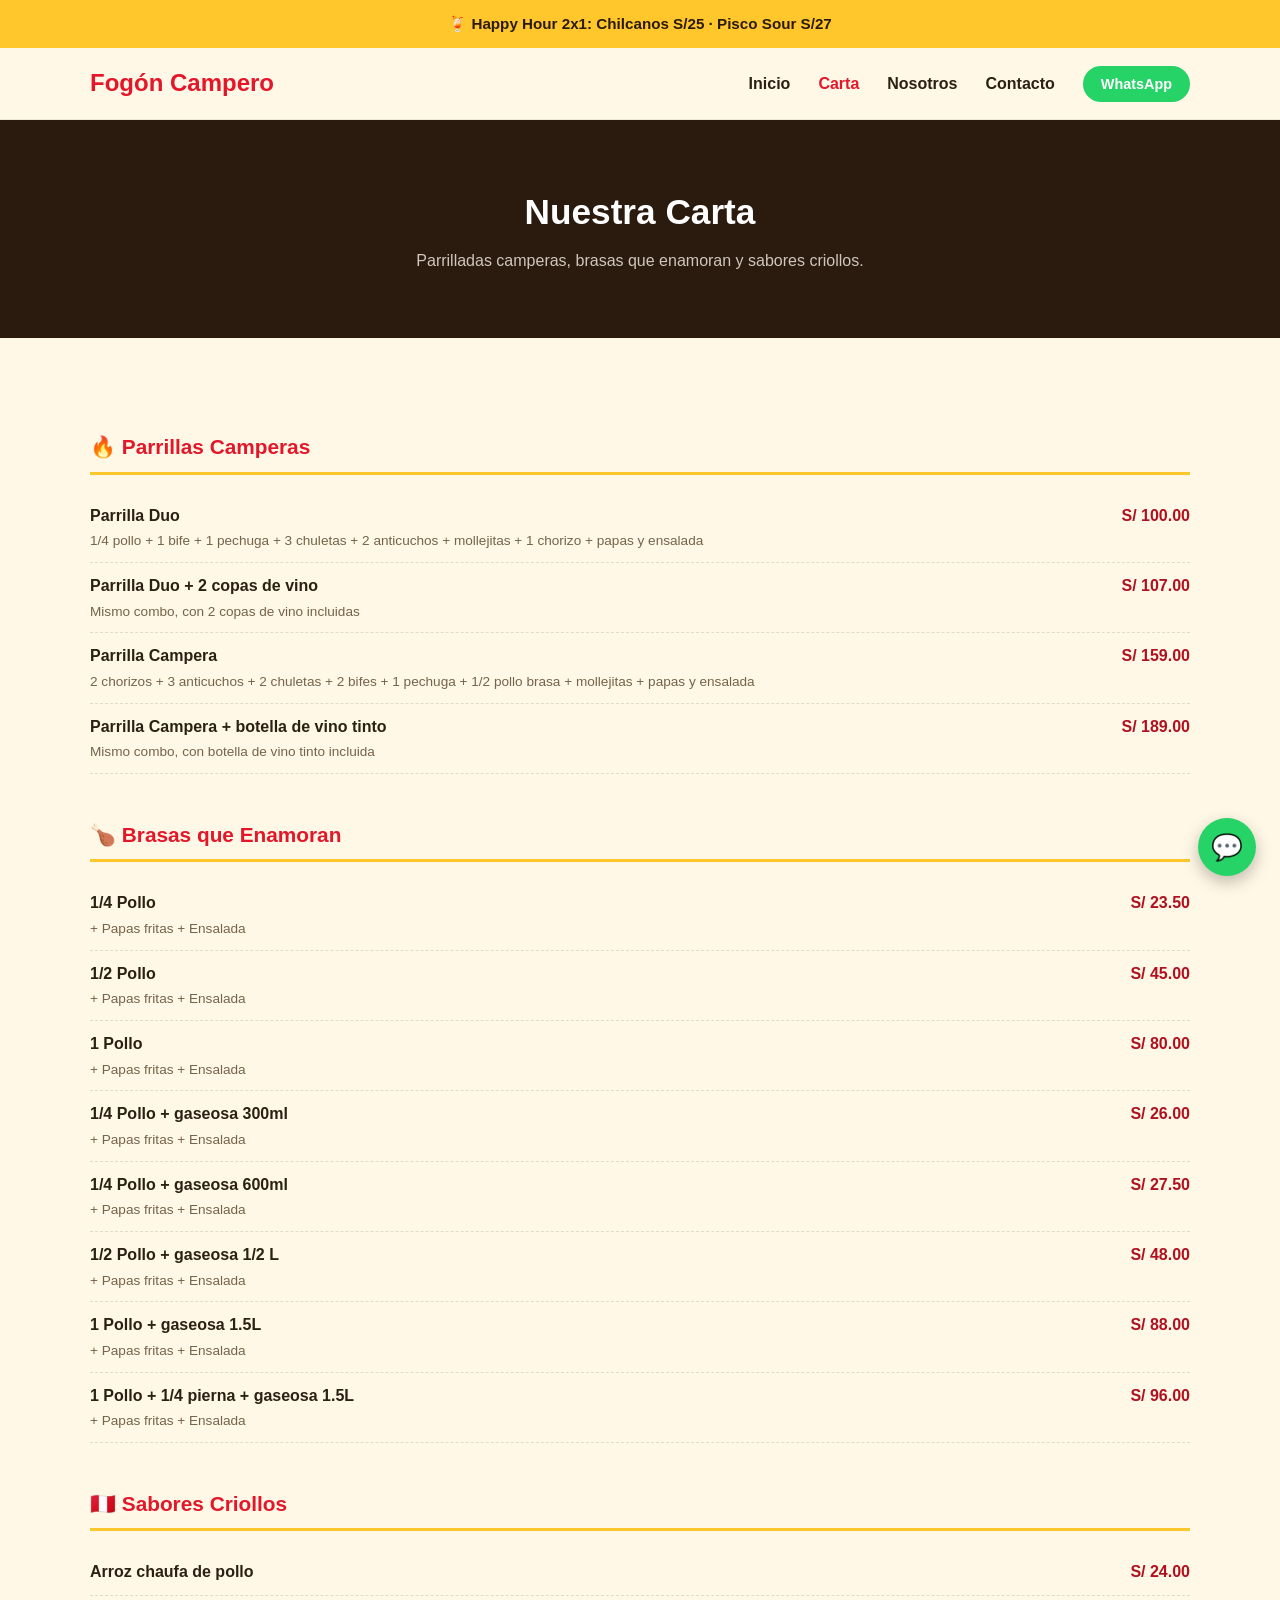
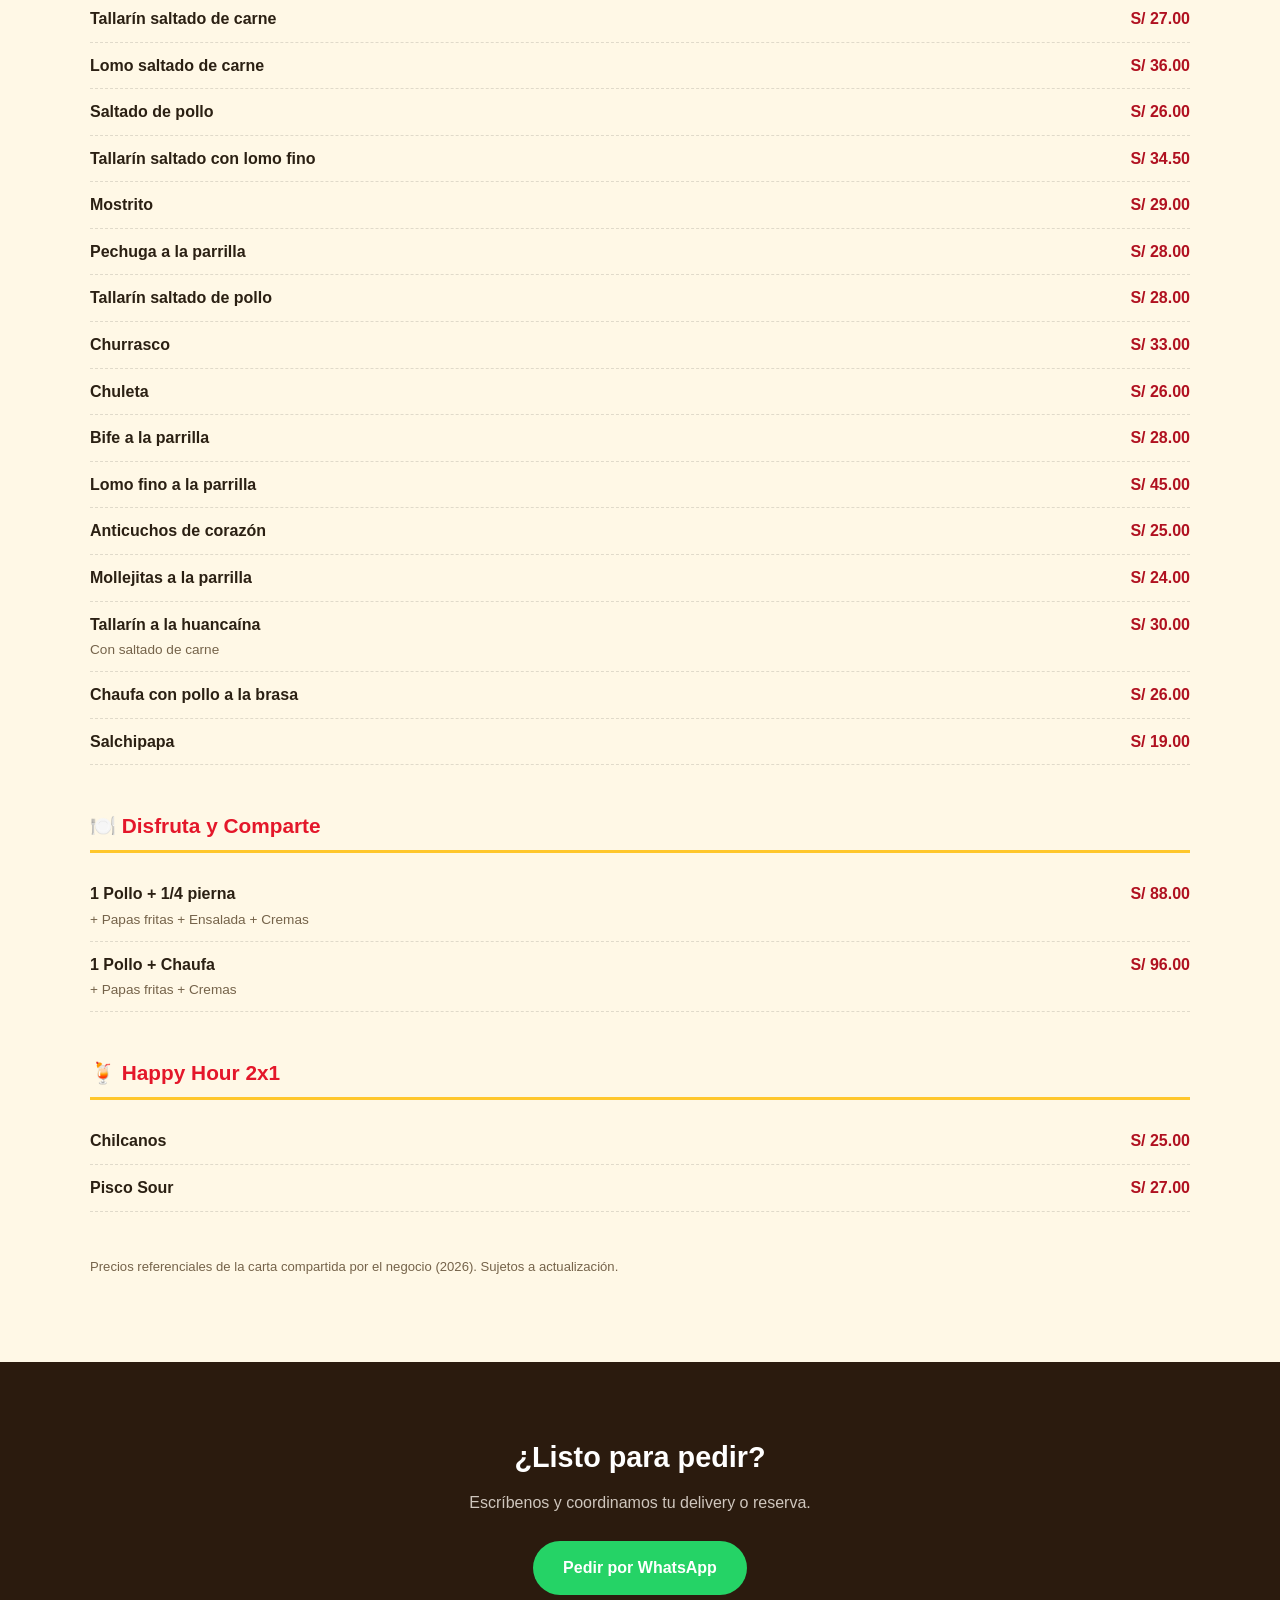
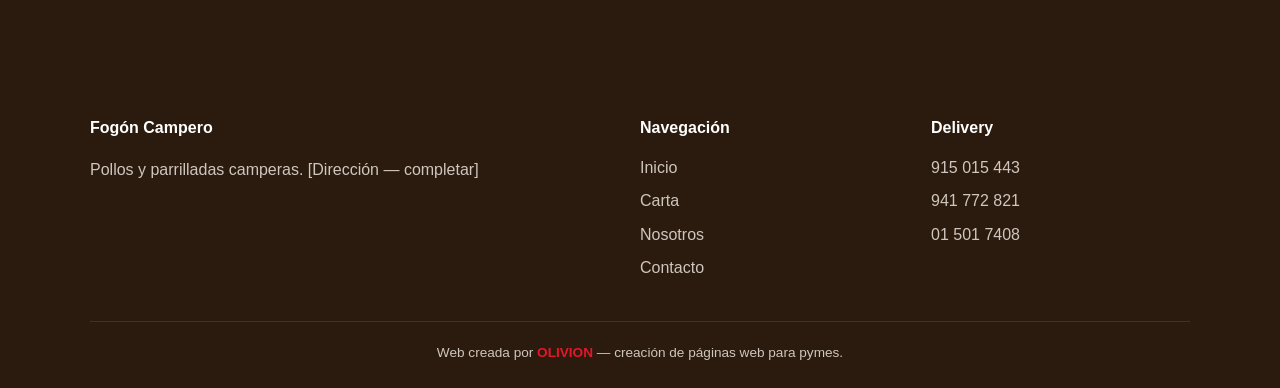
==== carta.html @ 6bf90378 "Rediseño con marca real Fogón Campero: colores, carta completa y datos reales" ====
<!DOCTYPE html>
<html lang="es">
<head>
<meta charset="UTF-8">
<meta name="viewport" content="width=device-width, initial-scale=1.0">
<title>Carta | Fogón Campero</title>
<meta name="description" content="Carta completa de Fogón Campero: parrilladas camperas, pollos a la brasa, sabores criollos y combos para compartir.">
<link rel="icon" href="data:image/svg+xml,<svg xmlns=%22http://www.w3.org/2000/svg%22 viewBox=%220 0 100 100%22><text y=%22.9em%22 font-size=%2290%22>🍗</text></svg>">
<link rel="stylesheet" href="css/style.css">
</head>
<body>

<div class="promo-banner">🍹 Happy Hour 2x1: Chilcanos S/25 · Pisco Sour S/27</div>

<header class="site-header">
  <nav class="nav">
    <a href="index.html" class="logo">Fogón Campero</a>
    <ul class="nav-links">
      <li><a href="index.html">Inicio</a></li>
      <li><a href="carta.html" aria-current="page">Carta</a></li>
      <li><a href="nosotros.html">Nosotros</a></li>
      <li><a href="contacto.html">Contacto</a></li>
      <li><a href="https://wa.me/51915015443" class="nav-cta" target="_blank" rel="noopener">WhatsApp</a></li>
    </ul>
    <button class="nav-toggle" aria-label="Abrir menú">☰</button>
  </nav>
</header>

<section class="page-hero">
  <div class="container">
    <h1>Nuestra Carta</h1>
    <p>Parrilladas camperas, brasas que enamoran y sabores criollos.</p>
  </div>
</section>

<section>
  <div class="container">

    <div class="menu-category">
      <h3>🔥 Parrillas Camperas</h3>
      <div class="menu-item">
        <div><span class="name">Parrilla Duo</span><span class="desc">1/4 pollo + 1 bife + 1 pechuga + 3 chuletas + 2 anticuchos + mollejitas + 1 chorizo + papas y ensalada</span></div>
        <div class="price">S/ 100.00</div>
      </div>
      <div class="menu-item">
        <div><span class="name">Parrilla Duo + 2 copas de vino</span><span class="desc">Mismo combo, con 2 copas de vino incluidas</span></div>
        <div class="price">S/ 107.00</div>
      </div>
      <div class="menu-item">
        <div><span class="name">Parrilla Campera</span><span class="desc">2 chorizos + 3 anticuchos + 2 chuletas + 2 bifes + 1 pechuga + 1/2 pollo brasa + mollejitas + papas y ensalada</span></div>
        <div class="price">S/ 159.00</div>
      </div>
      <div class="menu-item">
        <div><span class="name">Parrilla Campera + botella de vino tinto</span><span class="desc">Mismo combo, con botella de vino tinto incluida</span></div>
        <div class="price">S/ 189.00</div>
      </div>
    </div>

    <div class="menu-category">
      <h3>🍗 Brasas que Enamoran</h3>
      <div class="menu-item"><div><span class="name">1/4 Pollo</span><span class="desc">+ Papas fritas + Ensalada</span></div><div class="price">S/ 23.50</div></div>
      <div class="menu-item"><div><span class="name">1/2 Pollo</span><span class="desc">+ Papas fritas + Ensalada</span></div><div class="price">S/ 45.00</div></div>
      <div class="menu-item"><div><span class="name">1 Pollo</span><span class="desc">+ Papas fritas + Ensalada</span></div><div class="price">S/ 80.00</div></div>
      <div class="menu-item"><div><span class="name">1/4 Pollo + gaseosa 300ml</span><span class="desc">+ Papas fritas + Ensalada</span></div><div class="price">S/ 26.00</div></div>
      <div class="menu-item"><div><span class="name">1/4 Pollo + gaseosa 600ml</span><span class="desc">+ Papas fritas + Ensalada</span></div><div class="price">S/ 27.50</div></div>
      <div class="menu-item"><div><span class="name">1/2 Pollo + gaseosa 1/2 L</span><span class="desc">+ Papas fritas + Ensalada</span></div><div class="price">S/ 48.00</div></div>
      <div class="menu-item"><div><span class="name">1 Pollo + gaseosa 1.5L</span><span class="desc">+ Papas fritas + Ensalada</span></div><div class="price">S/ 88.00</div></div>
      <div class="menu-item"><div><span class="name">1 Pollo + 1/4 pierna + gaseosa 1.5L</span><span class="desc">+ Papas fritas + Ensalada</span></div><div class="price">S/ 96.00</div></div>
    </div>

    <div class="menu-category">
      <h3>🇵🇪 Sabores Criollos</h3>
      <div class="menu-item"><div><span class="name">Arroz chaufa de pollo</span></div><div class="price">S/ 24.00</div></div>
      <div class="menu-item"><div><span class="name">Tallarín saltado de carne</span></div><div class="price">S/ 27.00</div></div>
      <div class="menu-item"><div><span class="name">Lomo saltado de carne</span></div><div class="price">S/ 36.00</div></div>
      <div class="menu-item"><div><span class="name">Saltado de pollo</span></div><div class="price">S/ 26.00</div></div>
      <div class="menu-item"><div><span class="name">Tallarín saltado con lomo fino</span></div><div class="price">S/ 34.50</div></div>
      <div class="menu-item"><div><span class="name">Mostrito</span></div><div class="price">S/ 29.00</div></div>
      <div class="menu-item"><div><span class="name">Pechuga a la parrilla</span></div><div class="price">S/ 28.00</div></div>
      <div class="menu-item"><div><span class="name">Tallarín saltado de pollo</span></div><div class="price">S/ 28.00</div></div>
      <div class="menu-item"><div><span class="name">Churrasco</span></div><div class="price">S/ 33.00</div></div>
      <div class="menu-item"><div><span class="name">Chuleta</span></div><div class="price">S/ 26.00</div></div>
      <div class="menu-item"><div><span class="name">Bife a la parrilla</span></div><div class="price">S/ 28.00</div></div>
      <div class="menu-item"><div><span class="name">Lomo fino a la parrilla</span></div><div class="price">S/ 45.00</div></div>
      <div class="menu-item"><div><span class="name">Anticuchos de corazón</span></div><div class="price">S/ 25.00</div></div>
      <div class="menu-item"><div><span class="name">Mollejitas a la parrilla</span></div><div class="price">S/ 24.00</div></div>
      <div class="menu-item"><div><span class="name">Tallarín a la huancaína</span><span class="desc">Con saltado de carne</span></div><div class="price">S/ 30.00</div></div>
      <div class="menu-item"><div><span class="name">Chaufa con pollo a la brasa</span></div><div class="price">S/ 26.00</div></div>
      <div class="menu-item"><div><span class="name">Salchipapa</span></div><div class="price">S/ 19.00</div></div>
    </div>

    <div class="menu-category">
      <h3>🍽️ Disfruta y Comparte</h3>
      <div class="menu-item"><div><span class="name">1 Pollo + 1/4 pierna</span><span class="desc">+ Papas fritas + Ensalada + Cremas</span></div><div class="price">S/ 88.00</div></div>
      <div class="menu-item"><div><span class="name">1 Pollo + Chaufa</span><span class="desc">+ Papas fritas + Cremas</span></div><div class="price">S/ 96.00</div></div>
    </div>

    <div class="menu-category">
      <h3>🍹 Happy Hour 2x1</h3>
      <div class="menu-item"><div><span class="name">Chilcanos</span></div><div class="price">S/ 25.00</div></div>
      <div class="menu-item"><div><span class="name">Pisco Sour</span></div><div class="price">S/ 27.00</div></div>
    </div>

    <p class="form-note">Precios referenciales de la carta compartida por el negocio (2026). Sujetos a actualización.</p>
  </div>
</section>

<section class="cta-band">
  <div class="container">
    <h2>¿Listo para pedir?</h2>
    <p>Escríbenos y coordinamos tu delivery o reserva.</p>
    <a href="https://wa.me/51915015443" class="btn btn-whatsapp" target="_blank" rel="noopener">Pedir por WhatsApp</a>
  </div>
</section>

<footer class="site-footer">
  <div class="container">
    <div class="footer-grid">
      <div>
        <h4>Fogón Campero</h4>
        <p>Pollos y parrilladas camperas. [Dirección — completar]</p>
      </div>
      <div>
        <h4>Navegación</h4>
        <ul>
          <li><a href="index.html">Inicio</a></li>
          <li><a href="carta.html">Carta</a></li>
          <li><a href="nosotros.html">Nosotros</a></li>
          <li><a href="contacto.html">Contacto</a></li>
        </ul>
      </div>
      <div>
        <h4>Delivery</h4>
        <ul>
          <li><a href="https://wa.me/51915015443" target="_blank" rel="noopener">915 015 443</a></li>
          <li><a href="tel:+51915015443">941 772 821</a></li>
          <li><a href="tel:015017408">01 501 7408</a></li>
        </ul>
      </div>
    </div>
    <div class="footer-bottom">
      Web creada por <a href="https://wa.me/51999999999" target="_blank" rel="noopener">OLIVION</a> — creación de páginas web para pymes.
    </div>
  </div>
</footer>

<a href="https://wa.me/51915015443" class="wa-float" target="_blank" rel="noopener" aria-label="Escribir por WhatsApp">💬</a>

<script src="js/script.js"></script>
</body>
</html>
---- css/style.css ----
:root {
  --color-primary: #E4172A;
  --color-primary-dark: #B01120;
  --color-accent: #FFC72C;
  --color-accent-dark: #E8AC00;
  --color-dark: #2B1B0E;
  --color-cream: #FFF8E6;
  --color-text: #2b2013;
  --color-muted: #75634a;
  --radius: 10px;
  --max-width: 1140px;
  --font-heading: 'Arial Black', Arial, sans-serif;
  --font-body: -apple-system, BlinkMacSystemFont, 'Segoe UI', Roboto, Arial, sans-serif;
}

* { box-sizing: border-box; }

html { scroll-behavior: smooth; }

body {
  margin: 0;
  font-family: var(--font-body);
  color: var(--color-text);
  background: var(--color-cream);
  line-height: 1.6;
}

img { max-width: 100%; display: block; }

a { color: inherit; }

.container {
  max-width: var(--max-width);
  margin: 0 auto;
  padding: 0 20px;
}

/* Header */
.site-header {
  position: sticky;
  top: 0;
  z-index: 100;
  background: var(--color-cream);
  border-bottom: 1px solid rgba(0,0,0,0.08);
}

.nav {
  display: flex;
  align-items: center;
  justify-content: space-between;
  padding: 16px 20px;
  max-width: var(--max-width);
  margin: 0 auto;
}

.logo {
  font-family: var(--font-heading);
  font-size: 1.5rem;
  font-weight: bold;
  color: var(--color-primary);
  text-decoration: none;
}

.nav-links {
  display: flex;
  gap: 28px;
  list-style: none;
  margin: 0;
  padding: 0;
}

.nav-links a {
  text-decoration: none;
  font-weight: 600;
  color: var(--color-text);
  transition: color .2s;
}

.nav-links a:hover,
.nav-links a[aria-current="page"] { color: var(--color-primary); }

.nav-cta {
  background: #25D366;
  color: #fff !important;
  padding: 10px 18px;
  border-radius: 30px;
  font-weight: 700;
  text-decoration: none;
  font-size: .9rem;
  white-space: nowrap;
}

.nav-toggle {
  display: none;
  background: none;
  border: none;
  font-size: 1.6rem;
  cursor: pointer;
}

@media (max-width: 780px) {
  .nav-links {
    display: none;
    position: absolute;
    top: 100%;
    left: 0;
    right: 0;
    background: var(--color-cream);
    flex-direction: column;
    padding: 20px;
    gap: 16px;
    border-bottom: 1px solid rgba(0,0,0,0.08);
  }
  .nav-links.open { display: flex; }
  .nav-toggle { display: block; }
}

/* Hero */
.hero {
  background: radial-gradient(circle at 30% 20%, #4a2410, var(--color-dark) 60%);
  color: #fff;
  padding: 110px 20px;
  text-align: center;
  border-bottom: 6px solid var(--color-accent);
}

.hero h1 {
  font-family: var(--font-heading);
  font-size: clamp(2rem, 5vw, 3.2rem);
  margin: 0 0 16px;
}

.hero p {
  font-size: 1.15rem;
  max-width: 560px;
  margin: 0 auto 32px;
  opacity: .95;
}

.btn {
  display: inline-block;
  padding: 14px 30px;
  border-radius: 30px;
  font-weight: 700;
  text-decoration: none;
  transition: transform .15s, background .2s;
}

.btn:hover { transform: translateY(-2px); }

.btn-primary {
  background: var(--color-primary);
  color: #fff;
}
.btn-primary:hover { background: var(--color-primary-dark); }

.btn-whatsapp {
  background: #25D366;
  color: #fff;
}

.btn-outline {
  border: 2px solid #fff;
  color: #fff;
}

.btn-accent {
  background: var(--color-accent);
  color: var(--color-dark);
}
.btn-accent:hover { background: var(--color-accent-dark); }

.hero-actions {
  display: flex;
  gap: 14px;
  justify-content: center;
  flex-wrap: wrap;
}

/* Sections */
section { padding: 72px 0; }

.section-title {
  text-align: center;
  font-family: var(--font-heading);
  font-size: 2rem;
  margin-bottom: 8px;
}

.section-subtitle {
  text-align: center;
  color: var(--color-muted);
  max-width: 560px;
  margin: 0 auto 48px;
}

.grid-3 {
  display: grid;
  grid-template-columns: repeat(3, 1fr);
  gap: 28px;
}

@media (max-width: 780px) {
  .grid-3 { grid-template-columns: 1fr; }
}

.card {
  background: #fff;
  border-radius: var(--radius);
  overflow: hidden;
  box-shadow: 0 4px 20px rgba(0,0,0,0.06);
}

.card img { height: 190px; object-fit: cover; width: 100%; }

.card-body { padding: 22px; }

.card-body h3 { margin: 0 0 8px; font-family: var(--font-heading); }

.card-body p { color: var(--color-muted); margin: 0 0 14px; font-size: .95rem; }

.card-body a { color: var(--color-primary); font-weight: 700; text-decoration: none; font-size: .9rem; }

.features {
  display: grid;
  grid-template-columns: repeat(3, 1fr);
  gap: 32px;
  text-align: center;
}

@media (max-width: 780px) {
  .features { grid-template-columns: 1fr; }
}

.feature-icon {
  width: 56px;
  height: 56px;
  border-radius: 50%;
  background: rgba(228,23,42,.1);
  color: var(--color-primary);
  display: flex;
  align-items: center;
  justify-content: center;
  font-size: 1.6rem;
  margin: 0 auto 14px;
}

.cta-band {
  background: var(--color-dark);
  color: #fff;
  text-align: center;
}

.cta-band h2 { font-family: var(--font-heading); font-size: 1.8rem; margin: 0 0 10px; }
.cta-band p { color: #cfc6bd; margin: 0 0 26px; }

.alt-bg { background: #FFEFC2; }

/* Promo banner */
.promo-banner {
  background: var(--color-accent);
  color: var(--color-dark);
  text-align: center;
  padding: 12px 20px;
  font-weight: 700;
  font-size: .95rem;
}
.promo-banner strong { color: var(--color-primary); }

/* Menu / Carta */
.menu-category { margin-bottom: 44px; }
.menu-category h3 {
  font-family: var(--font-heading);
  color: var(--color-primary);
  border-bottom: 3px solid var(--color-accent);
  padding-bottom: 8px;
  margin-bottom: 18px;
  font-size: 1.3rem;
}
.menu-item {
  display: flex;
  justify-content: space-between;
  gap: 16px;
  padding: 10px 0;
  border-bottom: 1px dashed rgba(0,0,0,.12);
}
.menu-item .name { font-weight: 600; }
.menu-item .desc { display: block; color: var(--color-muted); font-size: .85rem; font-weight: 400; margin-top: 2px; }
.menu-item .price { font-weight: 700; color: var(--color-primary-dark); white-space: nowrap; }

.combo-card {
  background: #fff;
  border-radius: var(--radius);
  padding: 22px;
  box-shadow: 0 4px 20px rgba(0,0,0,0.06);
  border-top: 5px solid var(--color-accent);
}
.combo-card h4 { font-family: var(--font-heading); margin: 0 0 8px; color: var(--color-primary); }
.combo-card .price { font-size: 1.5rem; font-weight: 800; color: var(--color-primary-dark); }
.combo-card p { color: var(--color-muted); font-size: .9rem; margin: 6px 0 0; }

.two-col {
  display: grid;
  grid-template-columns: 1fr 1fr;
  gap: 48px;
  align-items: center;
}

@media (max-width: 780px) {
  .two-col { grid-template-columns: 1fr; }
}

.two-col img { border-radius: var(--radius); }

.value-list { list-style: none; padding: 0; margin: 20px 0; }
.value-list li { padding: 8px 0 8px 30px; position: relative; }
.value-list li::before {
  content: "✓";
  position: absolute;
  left: 0;
  color: var(--color-primary);
  font-weight: bold;
}

.hours-table { width: 100%; border-collapse: collapse; margin-top: 16px; }
.hours-table td { padding: 8px 0; border-bottom: 1px solid rgba(0,0,0,.08); }
.hours-table td:last-child { text-align: right; font-weight: 600; }

/* Contact page */
.contact-grid {
  display: grid;
  grid-template-columns: 1fr 1fr;
  gap: 48px;
}

@media (max-width: 780px) {
  .contact-grid { grid-template-columns: 1fr; }
}

.form-group { margin-bottom: 18px; }
.form-group label { display: block; margin-bottom: 6px; font-weight: 600; font-size: .9rem; }
.form-group input,
.form-group textarea {
  width: 100%;
  padding: 12px 14px;
  border: 1px solid rgba(0,0,0,.15);
  border-radius: 8px;
  font-family: inherit;
  font-size: 1rem;
}
.form-group textarea { resize: vertical; min-height: 120px; }

.form-note {
  font-size: .82rem;
  color: var(--color-muted);
  margin-top: 10px;
}

.contact-info-item { display: flex; gap: 14px; margin-bottom: 22px; }
.contact-info-item .icon {
  width: 44px; height: 44px; flex-shrink: 0;
  border-radius: 50%;
  background: rgba(228,23,42,.1);
  color: var(--color-primary);
  display: flex; align-items: center; justify-content: center;
  font-size: 1.2rem;
}
.contact-info-item h4 { margin: 0 0 4px; }
.contact-info-item p, .contact-info-item a { margin: 0; color: var(--color-muted); text-decoration: none; }

.map-embed {
  border-radius: var(--radius);
  overflow: hidden;
  border: 0;
  width: 100%;
  height: 280px;
  margin-top: 24px;
}

/* Footer */
.site-footer {
  background: var(--color-dark);
  color: #cfc6bd;
  padding: 48px 0 24px;
}

.footer-grid {
  display: grid;
  grid-template-columns: 2fr 1fr 1fr;
  gap: 32px;
  margin-bottom: 32px;
}

@media (max-width: 780px) {
  .footer-grid { grid-template-columns: 1fr; }
}

.site-footer h4 { color: #fff; margin: 0 0 14px; }
.site-footer ul { list-style: none; padding: 0; margin: 0; }
.site-footer li { margin-bottom: 8px; }
.site-footer a { color: #cfc6bd; text-decoration: none; }
.site-footer a:hover { color: #fff; }

.footer-bottom {
  border-top: 1px solid rgba(255,255,255,.1);
  padding-top: 20px;
  text-align: center;
  font-size: .85rem;
}

.footer-bottom a { color: var(--color-primary); text-decoration: none; font-weight: 600; }

/* Floating WhatsApp button */
.wa-float {
  position: fixed;
  bottom: 24px;
  right: 24px;
  background: #25D366;
  color: #fff;
  width: 58px;
  height: 58px;
  border-radius: 50%;
  display: flex;
  align-items: center;
  justify-content: center;
  font-size: 1.6rem;
  text-decoration: none;
  box-shadow: 0 6px 16px rgba(0,0,0,.25);
  z-index: 200;
}

/* Page hero (inner pages) */
.page-hero {
  background: var(--color-dark);
  color: #fff;
  padding: 64px 20px;
  text-align: center;
}
.page-hero h1 { font-family: var(--font-heading); margin: 0 0 8px; font-size: 2.2rem; }
.page-hero p { color: #cfc6bd; margin: 0; }
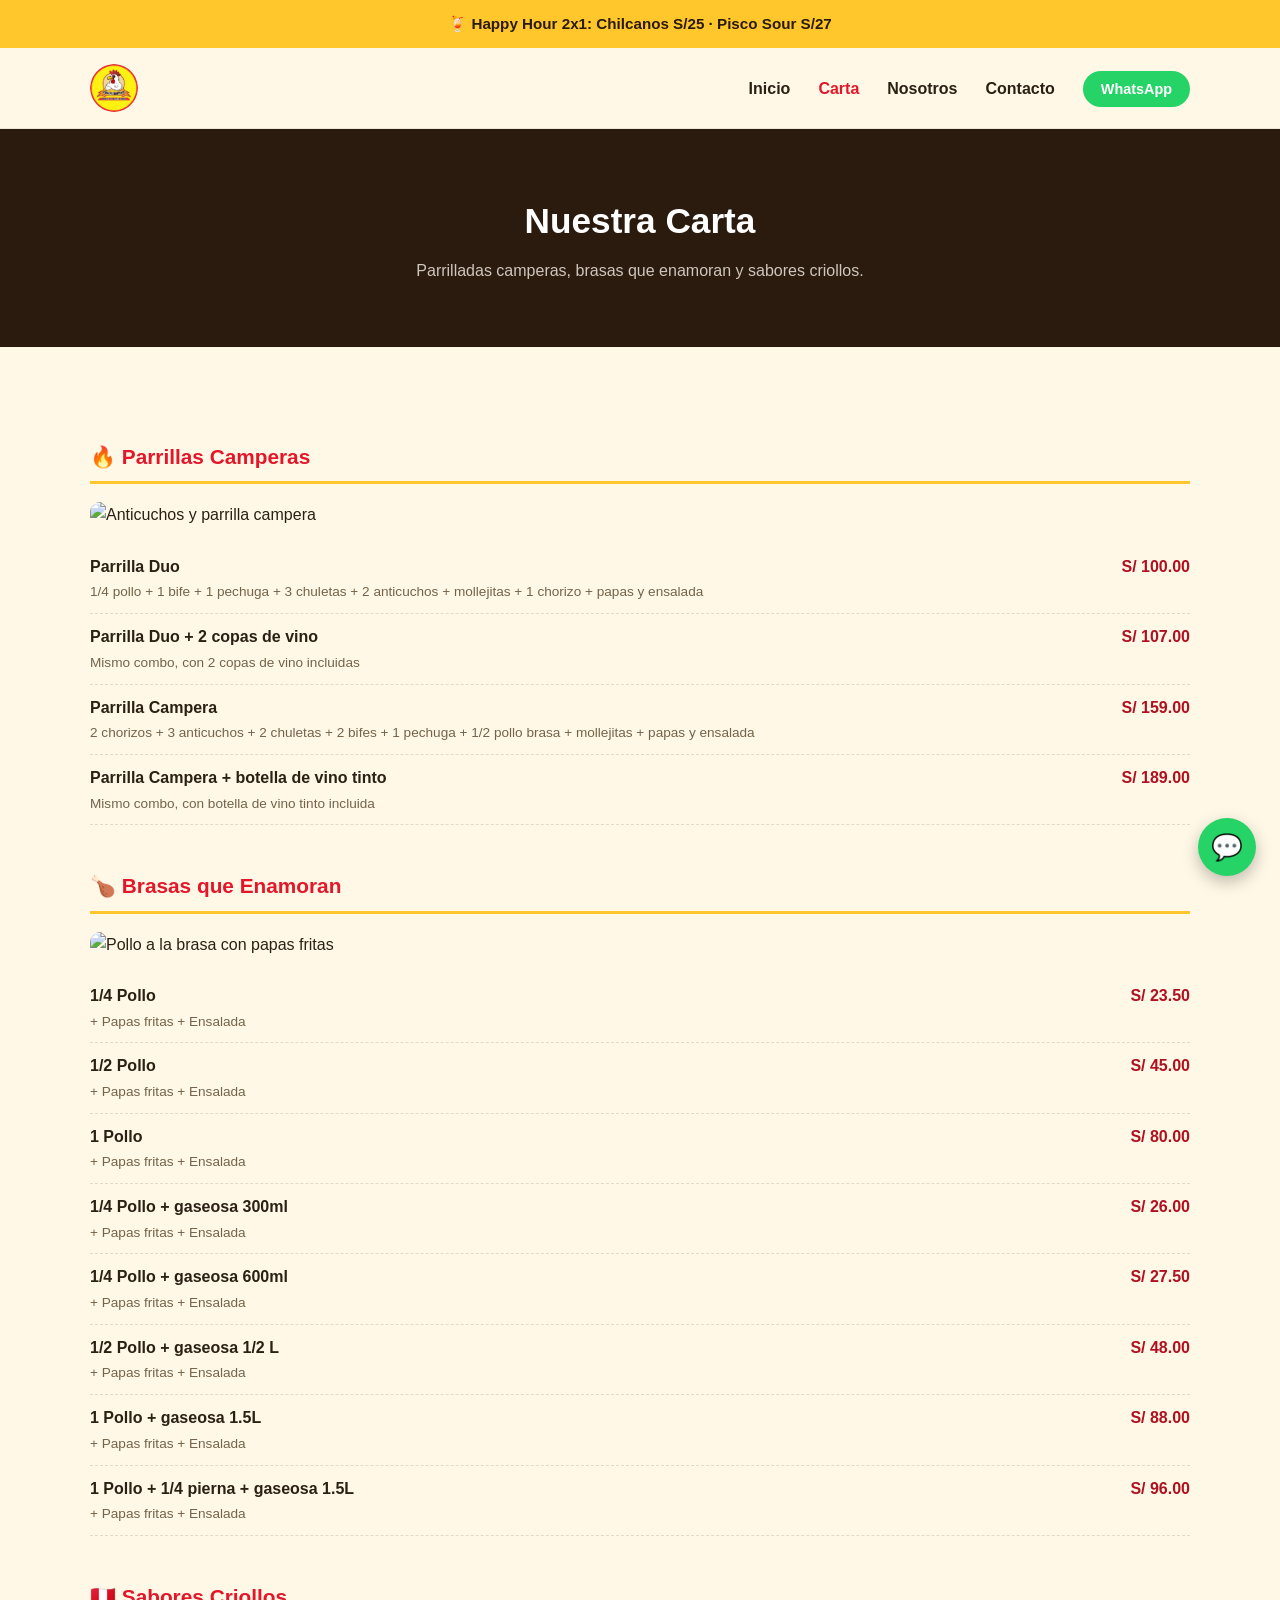
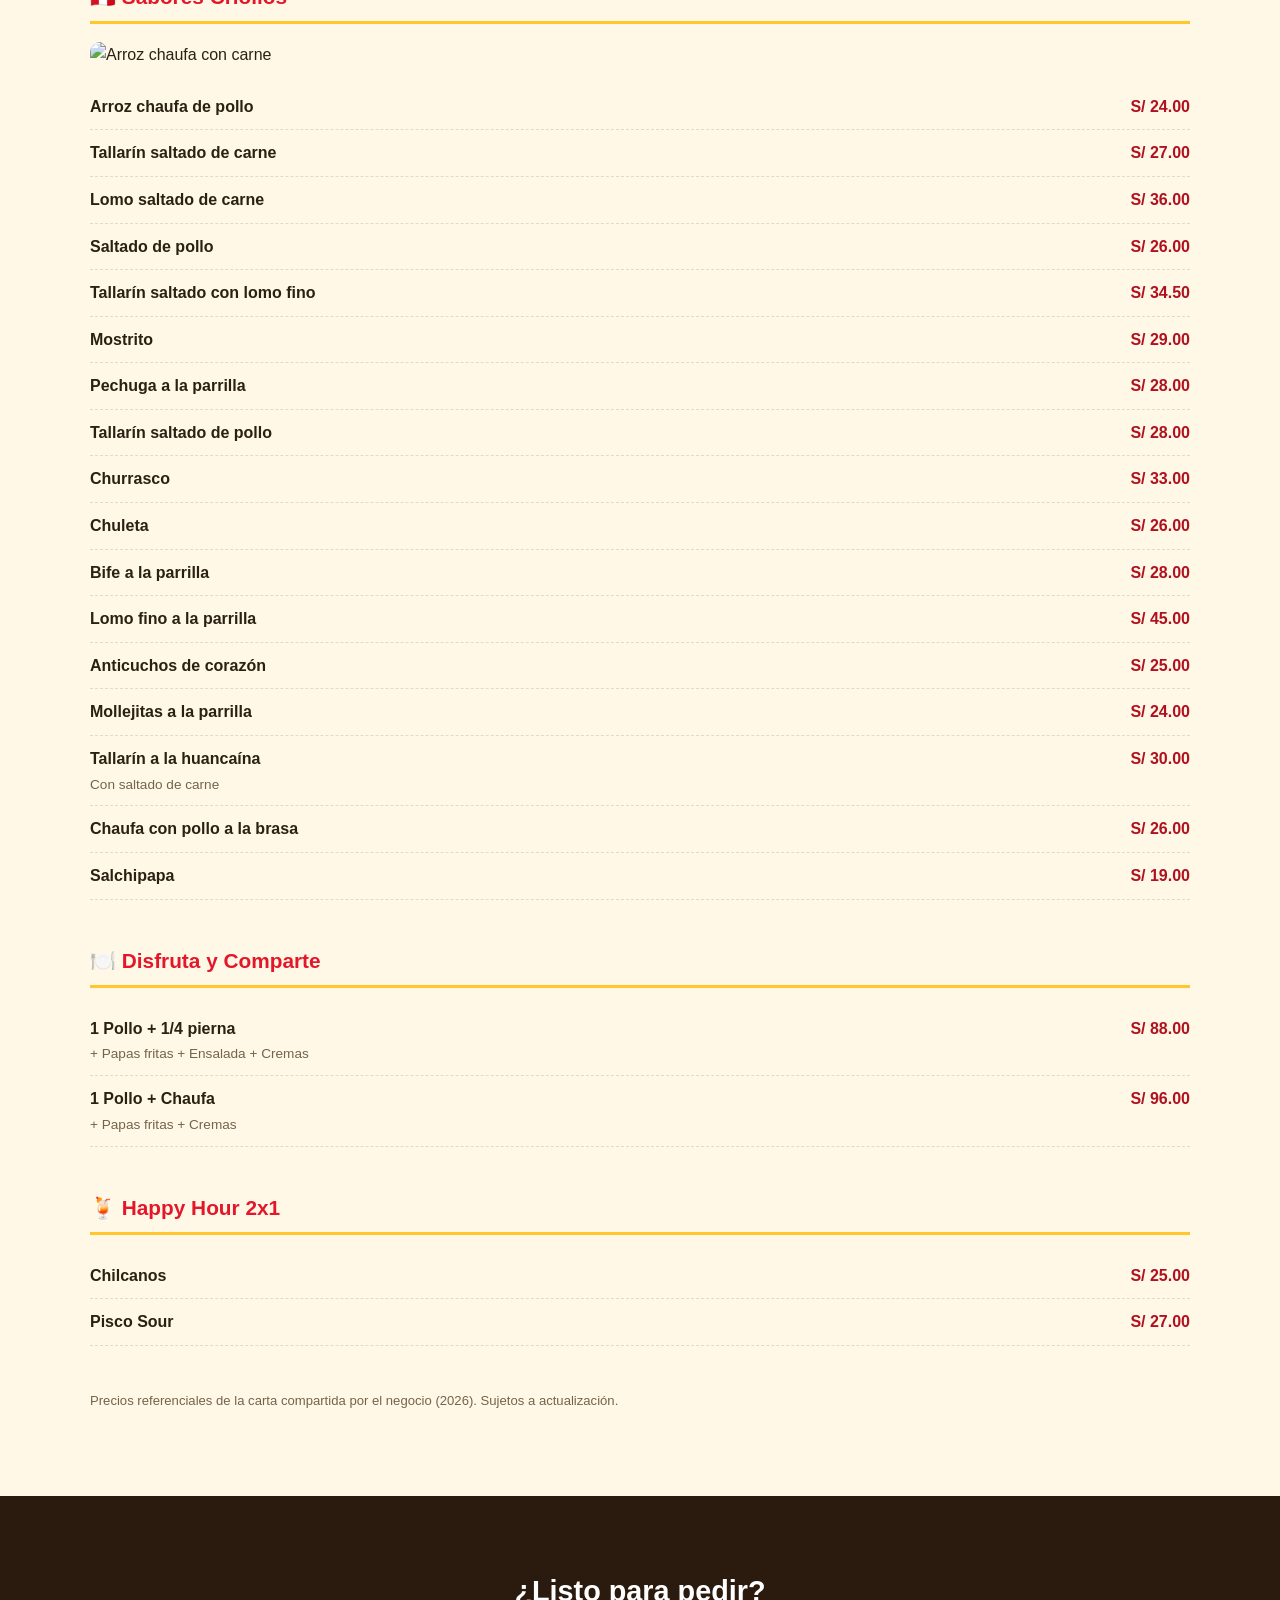
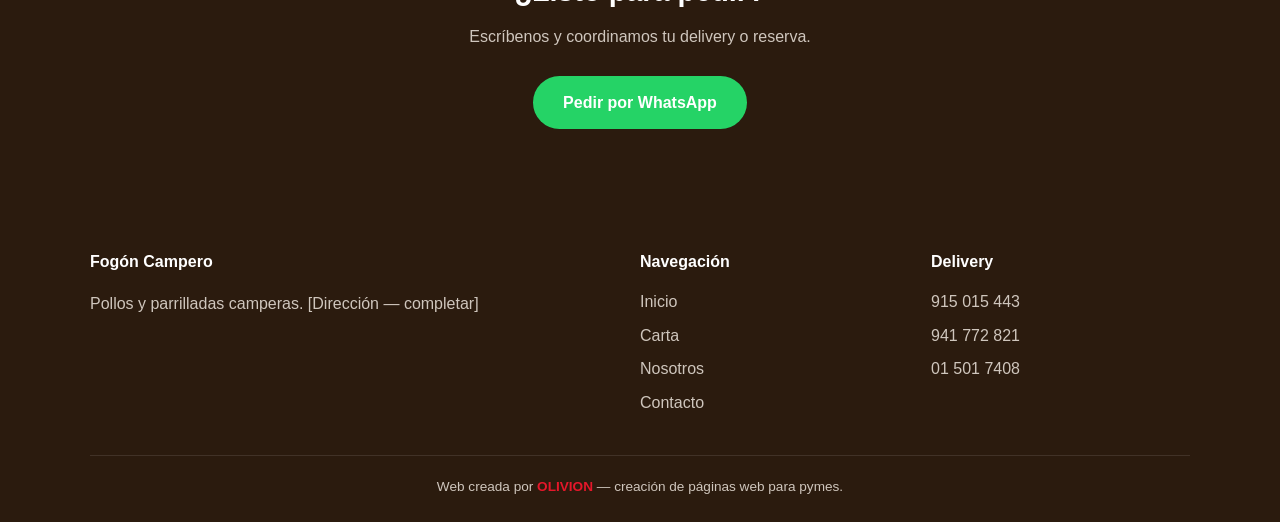
==== commit 3f1f3118: "Agregar logo real y fotos genericas reales (Wikimedia Commons) por categoria de carta" ====
--- a/carta.html
+++ b/carta.html
@@ -14,7 +14,7 @@
 
 <header class="site-header">
   <nav class="nav">
-    <a href="index.html" class="logo">Fogón Campero</a>
+    <a href="index.html" class="logo"><img src="img/logo-fogon.webp" alt="Fogón Campero"></a>
     <ul class="nav-links">
       <li><a href="index.html">Inicio</a></li>
       <li><a href="carta.html" aria-current="page">Carta</a></li>
@@ -38,6 +38,7 @@
 
     <div class="menu-category">
       <h3>🔥 Parrillas Camperas</h3>
+      <img src="https://upload.wikimedia.org/wikipedia/commons/d/d8/Anticuchos_peruanos.jpg" alt="Anticuchos y parrilla campera" loading="lazy" style="width:100%;max-width:400px;border-radius:var(--radius);margin-bottom:16px;">
       <div class="menu-item">
         <div><span class="name">Parrilla Duo</span><span class="desc">1/4 pollo + 1 bife + 1 pechuga + 3 chuletas + 2 anticuchos + mollejitas + 1 chorizo + papas y ensalada</span></div>
         <div class="price">S/ 100.00</div>
@@ -58,6 +59,7 @@
 
     <div class="menu-category">
       <h3>🍗 Brasas que Enamoran</h3>
+      <img src="https://upload.wikimedia.org/wikipedia/commons/thumb/1/1a/Pollo_a_la_brasa_pierna_con_papas.JPG/960px-Pollo_a_la_brasa_pierna_con_papas.JPG" alt="Pollo a la brasa con papas fritas" loading="lazy" style="width:100%;max-width:400px;border-radius:var(--radius);margin-bottom:16px;">
       <div class="menu-item"><div><span class="name">1/4 Pollo</span><span class="desc">+ Papas fritas + Ensalada</span></div><div class="price">S/ 23.50</div></div>
       <div class="menu-item"><div><span class="name">1/2 Pollo</span><span class="desc">+ Papas fritas + Ensalada</span></div><div class="price">S/ 45.00</div></div>
       <div class="menu-item"><div><span class="name">1 Pollo</span><span class="desc">+ Papas fritas + Ensalada</span></div><div class="price">S/ 80.00</div></div>
@@ -70,6 +72,7 @@
 
     <div class="menu-category">
       <h3>🇵🇪 Sabores Criollos</h3>
+      <img src="https://upload.wikimedia.org/wikipedia/commons/thumb/3/3e/Arroz_Chaufa_%282663617900%29.jpg/960px-Arroz_Chaufa_%282663617900%29.jpg" alt="Arroz chaufa con carne" loading="lazy" style="width:100%;max-width:400px;border-radius:var(--radius);margin-bottom:16px;">
       <div class="menu-item"><div><span class="name">Arroz chaufa de pollo</span></div><div class="price">S/ 24.00</div></div>
       <div class="menu-item"><div><span class="name">Tallarín saltado de carne</span></div><div class="price">S/ 27.00</div></div>
       <div class="menu-item"><div><span class="name">Lomo saltado de carne</span></div><div class="price">S/ 36.00</div></div>
--- a/css/style.css
+++ b/css/style.css
@@ -54,11 +54,20 @@
 }
 
 .logo {
+  display: flex;
+  align-items: center;
+  gap: 10px;
   font-family: var(--font-heading);
-  font-size: 1.5rem;
+  font-size: 1.3rem;
   font-weight: bold;
   color: var(--color-primary);
   text-decoration: none;
+}
+
+.logo img {
+  height: 48px;
+  width: 48px;
+  border-radius: 50%;
 }
 
 .nav-links {
@@ -293,7 +302,13 @@
   border-radius: var(--radius);
   padding: 22px;
   box-shadow: 0 4px 20px rgba(0,0,0,0.06);
-  border-top: 5px solid var(--color-accent);
+  overflow: hidden;
+}
+.combo-card img {
+  width: calc(100% + 44px);
+  height: 150px;
+  object-fit: cover;
+  margin: -22px -22px 16px -22px;
 }
 .combo-card h4 { font-family: var(--font-heading); margin: 0 0 8px; color: var(--color-primary); }
 .combo-card .price { font-size: 1.5rem; font-weight: 800; color: var(--color-primary-dark); }
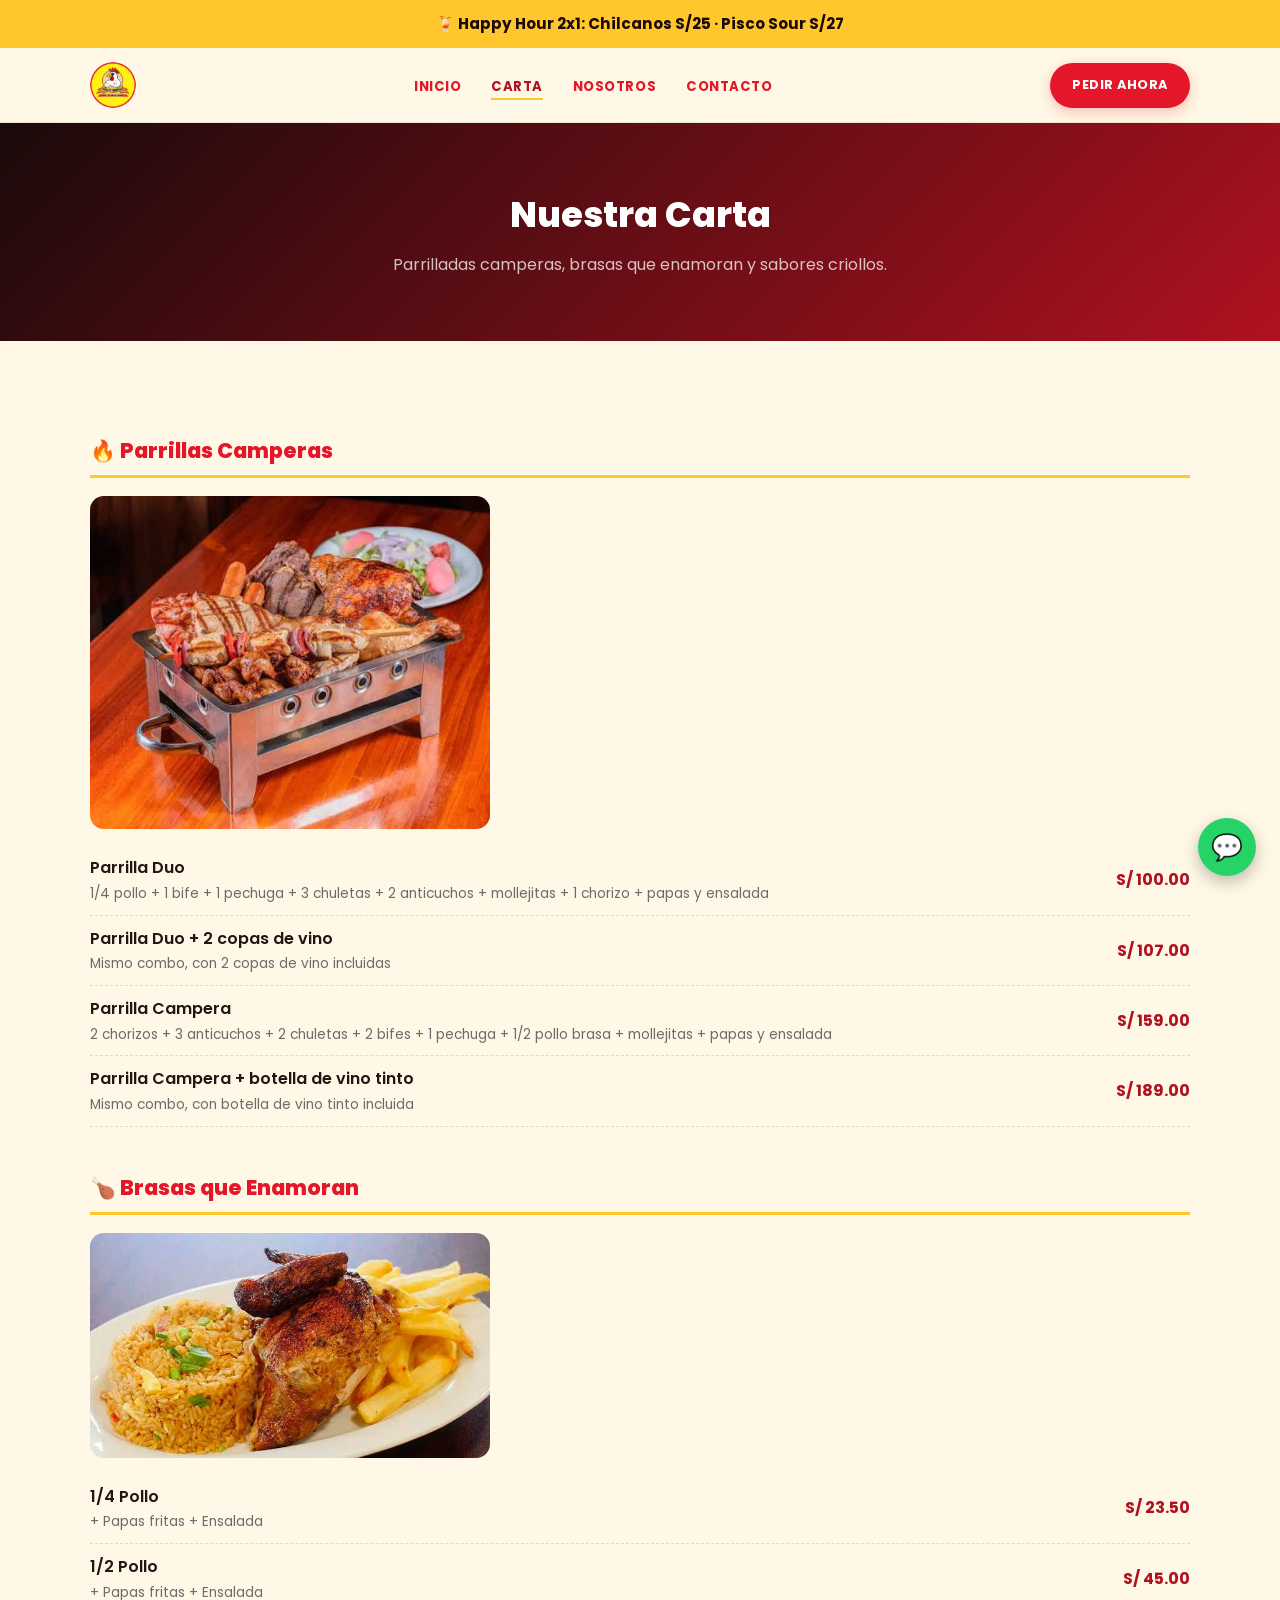
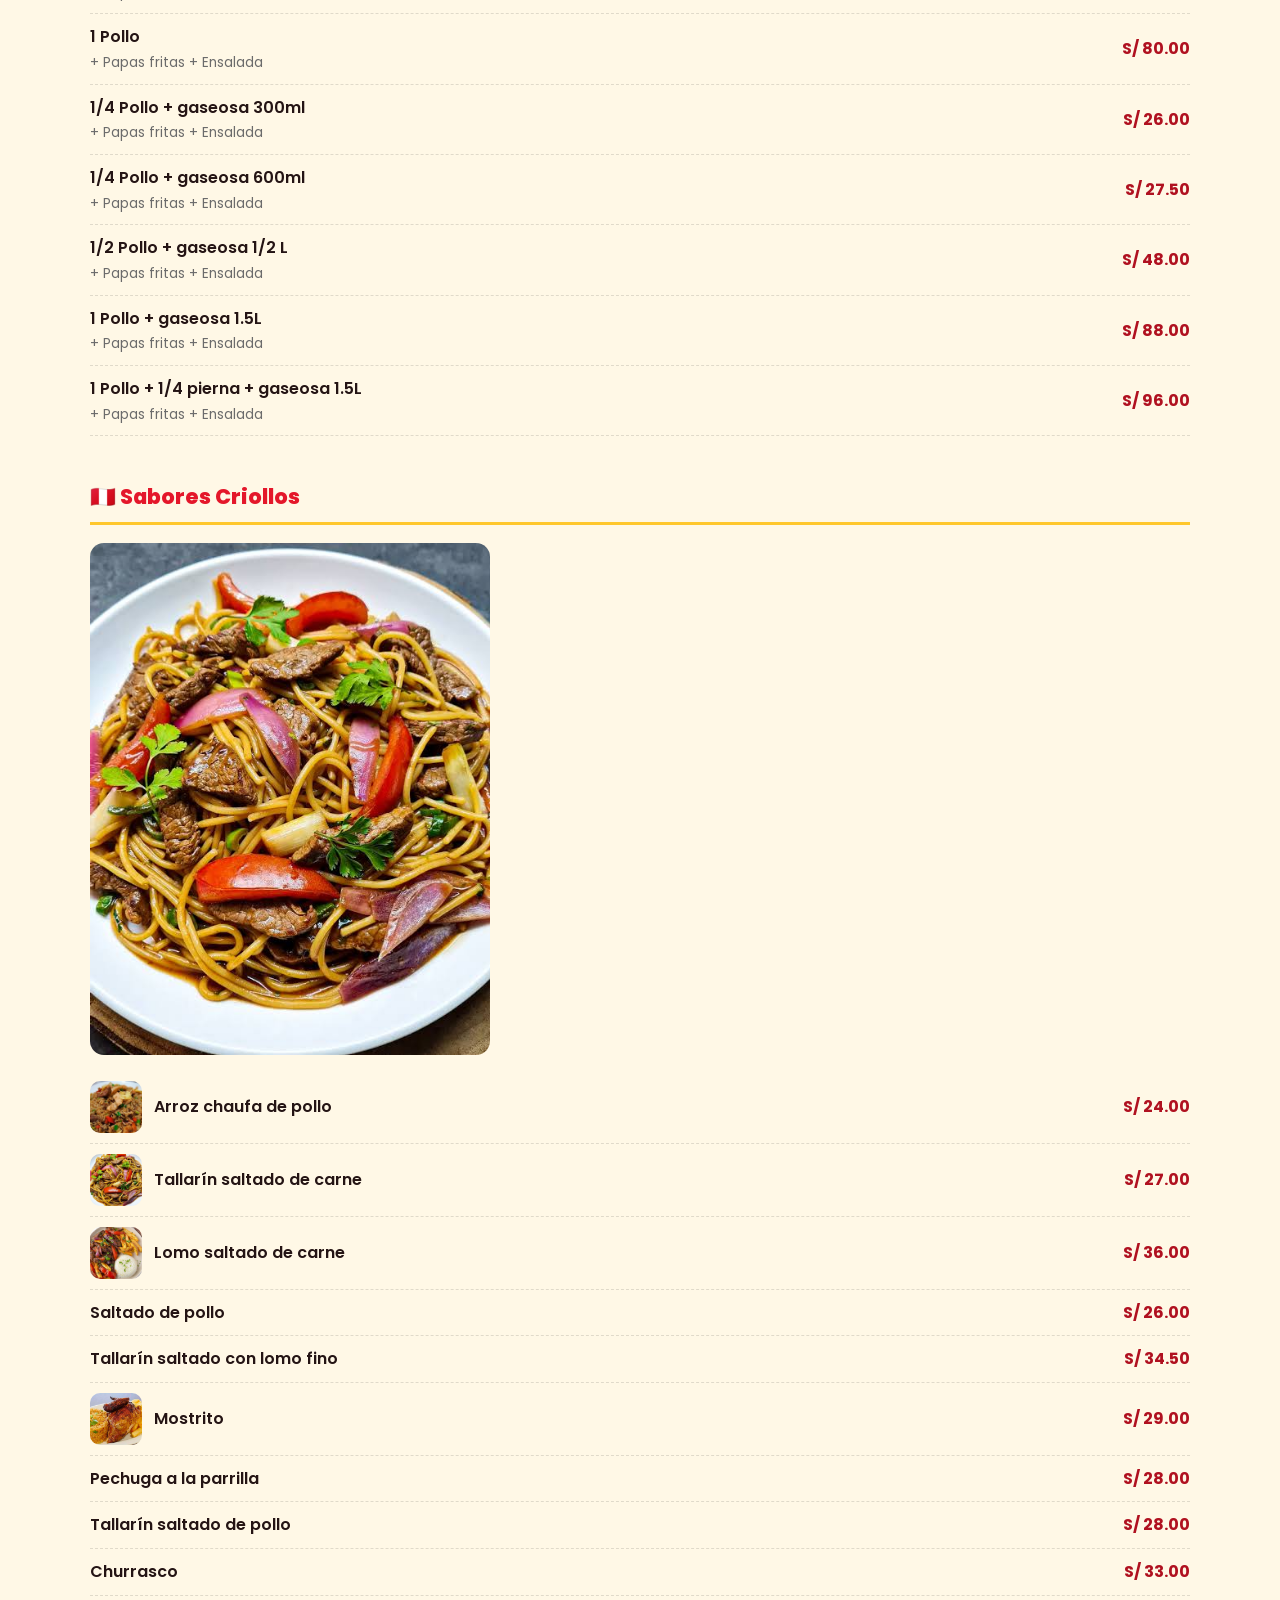
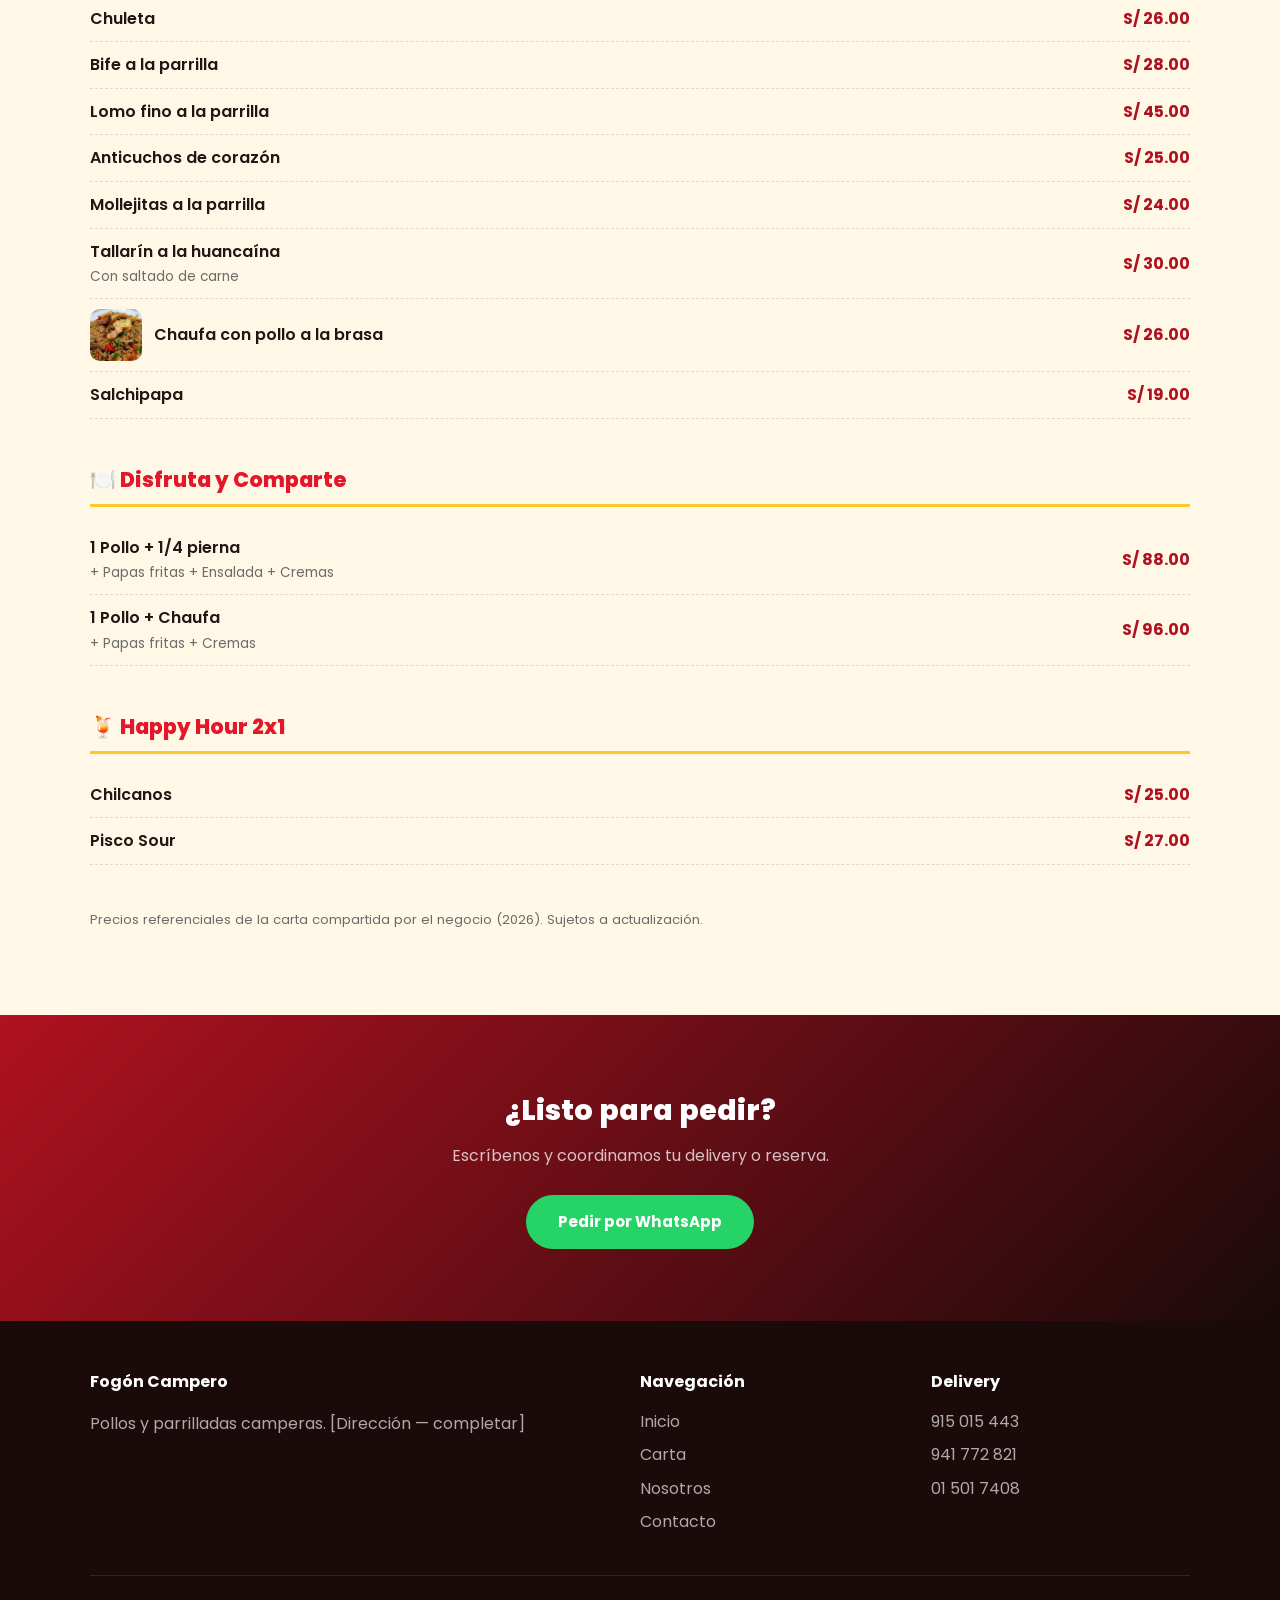
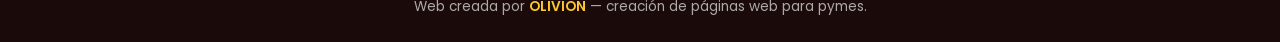
==== commit 44728330: "Rediseno inspirado en Primos: hero con foto real, tipografia unica Poppins, paleta roja/amarilla sin" ====
--- a/carta.html
+++ b/carta.html
@@ -19,9 +19,8 @@
       <li><a href="index.html">Inicio</a></li>
       <li><a href="carta.html" aria-current="page">Carta</a></li>
       <li><a href="nosotros.html">Nosotros</a></li>
-      <li><a href="contacto.html">Contacto</a></li>
-      <li><a href="https://wa.me/51915015443" class="nav-cta" target="_blank" rel="noopener">WhatsApp</a></li>
-    </ul>
+      <li><a href="contacto.html">Contacto</a></li></ul>
+    <a href="https://wa.me/51915015443" class="nav-cta" target="_blank" rel="noopener">Pedir Ahora</a>
     <button class="nav-toggle" aria-label="Abrir menú">☰</button>
   </nav>
 </header>
@@ -36,9 +35,9 @@
 <section>
   <div class="container">
 
-    <div class="menu-category">
+    <div class="menu-category reveal">
       <h3>🔥 Parrillas Camperas</h3>
-      <img src="https://upload.wikimedia.org/wikipedia/commons/d/d8/Anticuchos_peruanos.jpg" alt="Anticuchos y parrilla campera" loading="lazy" style="width:100%;max-width:400px;border-radius:var(--radius);margin-bottom:16px;">
+      <img src="img/parrilla.jpg" alt="Parrilla campera con pollo, carnes y anticuchos" loading="lazy" style="width:100%;max-width:400px;border-radius:var(--radius);margin-bottom:16px;">
       <div class="menu-item">
         <div><span class="name">Parrilla Duo</span><span class="desc">1/4 pollo + 1 bife + 1 pechuga + 3 chuletas + 2 anticuchos + mollejitas + 1 chorizo + papas y ensalada</span></div>
         <div class="price">S/ 100.00</div>
@@ -57,9 +56,9 @@
       </div>
     </div>
 
-    <div class="menu-category">
+    <div class="menu-category reveal">
       <h3>🍗 Brasas que Enamoran</h3>
-      <img src="https://upload.wikimedia.org/wikipedia/commons/thumb/1/1a/Pollo_a_la_brasa_pierna_con_papas.JPG/960px-Pollo_a_la_brasa_pierna_con_papas.JPG" alt="Pollo a la brasa con papas fritas" loading="lazy" style="width:100%;max-width:400px;border-radius:var(--radius);margin-bottom:16px;">
+      <img src="img/mostrito_brasa.jpg" alt="Pollo a la brasa con arroz chaufa y papas" loading="lazy" style="width:100%;max-width:400px;border-radius:var(--radius);margin-bottom:16px;">
       <div class="menu-item"><div><span class="name">1/4 Pollo</span><span class="desc">+ Papas fritas + Ensalada</span></div><div class="price">S/ 23.50</div></div>
       <div class="menu-item"><div><span class="name">1/2 Pollo</span><span class="desc">+ Papas fritas + Ensalada</span></div><div class="price">S/ 45.00</div></div>
       <div class="menu-item"><div><span class="name">1 Pollo</span><span class="desc">+ Papas fritas + Ensalada</span></div><div class="price">S/ 80.00</div></div>
@@ -70,15 +69,15 @@
       <div class="menu-item"><div><span class="name">1 Pollo + 1/4 pierna + gaseosa 1.5L</span><span class="desc">+ Papas fritas + Ensalada</span></div><div class="price">S/ 96.00</div></div>
     </div>
 
-    <div class="menu-category">
+    <div class="menu-category reveal">
       <h3>🇵🇪 Sabores Criollos</h3>
-      <img src="https://upload.wikimedia.org/wikipedia/commons/thumb/3/3e/Arroz_Chaufa_%282663617900%29.jpg/960px-Arroz_Chaufa_%282663617900%29.jpg" alt="Arroz chaufa con carne" loading="lazy" style="width:100%;max-width:400px;border-radius:var(--radius);margin-bottom:16px;">
-      <div class="menu-item"><div><span class="name">Arroz chaufa de pollo</span></div><div class="price">S/ 24.00</div></div>
-      <div class="menu-item"><div><span class="name">Tallarín saltado de carne</span></div><div class="price">S/ 27.00</div></div>
-      <div class="menu-item"><div><span class="name">Lomo saltado de carne</span></div><div class="price">S/ 36.00</div></div>
+      <img src="img/tallarinsaltado.jpg" alt="Tallarín saltado de carne" loading="lazy" style="width:100%;max-width:400px;border-radius:var(--radius);margin-bottom:16px;">
+      <div class="menu-item"><div class="row"><img class="thumb" src="img/chaufa.webp" alt="Arroz chaufa de pollo"><span class="name">Arroz chaufa de pollo</span></div><div class="price">S/ 24.00</div></div>
+      <div class="menu-item"><div class="row"><img class="thumb" src="img/tallarinsaltado.jpg" alt="Tallarín saltado de carne"><span class="name">Tallarín saltado de carne</span></div><div class="price">S/ 27.00</div></div>
+      <div class="menu-item"><div class="row"><img class="thumb" src="img/lomosaltado.jpg" alt="Lomo saltado de carne"><span class="name">Lomo saltado de carne</span></div><div class="price">S/ 36.00</div></div>
       <div class="menu-item"><div><span class="name">Saltado de pollo</span></div><div class="price">S/ 26.00</div></div>
       <div class="menu-item"><div><span class="name">Tallarín saltado con lomo fino</span></div><div class="price">S/ 34.50</div></div>
-      <div class="menu-item"><div><span class="name">Mostrito</span></div><div class="price">S/ 29.00</div></div>
+      <div class="menu-item"><div class="row"><img class="thumb" src="img/mostrito_brasa.jpg" alt="Mostrito"><span class="name">Mostrito</span></div><div class="price">S/ 29.00</div></div>
       <div class="menu-item"><div><span class="name">Pechuga a la parrilla</span></div><div class="price">S/ 28.00</div></div>
       <div class="menu-item"><div><span class="name">Tallarín saltado de pollo</span></div><div class="price">S/ 28.00</div></div>
       <div class="menu-item"><div><span class="name">Churrasco</span></div><div class="price">S/ 33.00</div></div>
@@ -88,11 +87,11 @@
       <div class="menu-item"><div><span class="name">Anticuchos de corazón</span></div><div class="price">S/ 25.00</div></div>
       <div class="menu-item"><div><span class="name">Mollejitas a la parrilla</span></div><div class="price">S/ 24.00</div></div>
       <div class="menu-item"><div><span class="name">Tallarín a la huancaína</span><span class="desc">Con saltado de carne</span></div><div class="price">S/ 30.00</div></div>
-      <div class="menu-item"><div><span class="name">Chaufa con pollo a la brasa</span></div><div class="price">S/ 26.00</div></div>
+      <div class="menu-item"><div class="row"><img class="thumb" src="img/chaufa.webp" alt="Chaufa con pollo a la brasa"><span class="name">Chaufa con pollo a la brasa</span></div><div class="price">S/ 26.00</div></div>
       <div class="menu-item"><div><span class="name">Salchipapa</span></div><div class="price">S/ 19.00</div></div>
     </div>
 
-    <div class="menu-category">
+    <div class="menu-category reveal">
       <h3>🍽️ Disfruta y Comparte</h3>
       <div class="menu-item"><div><span class="name">1 Pollo + 1/4 pierna</span><span class="desc">+ Papas fritas + Ensalada + Cremas</span></div><div class="price">S/ 88.00</div></div>
       <div class="menu-item"><div><span class="name">1 Pollo + Chaufa</span><span class="desc">+ Papas fritas + Cremas</span></div><div class="price">S/ 96.00</div></div>
--- a/css/style.css
+++ b/css/style.css
@@ -1,16 +1,19 @@
+@import url('https://fonts.googleapis.com/css2?family=Poppins:wght@400;500;600;700;800;900&display=swap');
+
 :root {
   --color-primary: #E4172A;
   --color-primary-dark: #B01120;
   --color-accent: #FFC72C;
   --color-accent-dark: #E8AC00;
-  --color-dark: #2B1B0E;
+  --color-dark: #1A0A0A;
   --color-cream: #FFF8E6;
-  --color-text: #2b2013;
-  --color-muted: #75634a;
-  --radius: 10px;
+  --color-text: #241414;
+  --color-muted: #6b6b6b;
+  --radius: 14px;
   --max-width: 1140px;
-  --font-heading: 'Arial Black', Arial, sans-serif;
-  --font-body: -apple-system, BlinkMacSystemFont, 'Segoe UI', Roboto, Arial, sans-serif;
+  --font-heading: 'Poppins', sans-serif;
+  --font-body: 'Poppins', sans-serif;
+  --ease: cubic-bezier(.4,0,.2,1);
 }
 
 * { box-sizing: border-box; }
@@ -20,6 +23,7 @@
 body {
   margin: 0;
   font-family: var(--font-body);
+  font-weight: 400;
   color: var(--color-text);
   background: var(--color-cream);
   line-height: 1.6;
@@ -33,6 +37,17 @@
   max-width: var(--max-width);
   margin: 0 auto;
   padding: 0 20px;
+}
+
+/* Scroll reveal */
+.reveal {
+  opacity: 0;
+  transform: translateY(24px);
+  transition: opacity .7s var(--ease), transform .7s var(--ease);
+}
+.reveal.is-visible {
+  opacity: 1;
+  transform: translateY(0);
 }
 
 /* Header */
@@ -42,13 +57,15 @@
   z-index: 100;
   background: var(--color-cream);
   border-bottom: 1px solid rgba(0,0,0,0.08);
-}
+  transition: box-shadow .3s var(--ease);
+}
+.site-header.scrolled { box-shadow: 0 4px 20px rgba(0,0,0,.08); }
 
 .nav {
   display: flex;
   align-items: center;
-  justify-content: space-between;
-  padding: 16px 20px;
+  gap: 20px;
+  padding: 14px 20px;
   max-width: var(--max-width);
   margin: 0 auto;
 }
@@ -59,51 +76,79 @@
   gap: 10px;
   font-family: var(--font-heading);
   font-size: 1.3rem;
-  font-weight: bold;
+  font-weight: 800;
   color: var(--color-primary);
   text-decoration: none;
+  flex-shrink: 0;
 }
 
 .logo img {
-  height: 48px;
-  width: 48px;
+  height: 46px;
+  width: 46px;
   border-radius: 50%;
-}
+  transition: transform .3s var(--ease);
+}
+.logo:hover img { transform: rotate(-8deg) scale(1.05); }
 
 .nav-links {
   display: flex;
-  gap: 28px;
+  gap: 30px;
   list-style: none;
-  margin: 0;
+  margin: 0 auto;
   padding: 0;
+  flex: 1;
+  justify-content: center;
 }
 
 .nav-links a {
   text-decoration: none;
-  font-weight: 600;
-  color: var(--color-text);
-  transition: color .2s;
-}
-
-.nav-links a:hover,
-.nav-links a[aria-current="page"] { color: var(--color-primary); }
+  font-weight: 700;
+  font-size: .82rem;
+  letter-spacing: .04em;
+  text-transform: uppercase;
+  color: var(--color-primary);
+  position: relative;
+  padding-bottom: 4px;
+  transition: color .2s var(--ease);
+}
+
+.nav-links a::after {
+  content: '';
+  position: absolute;
+  left: 0; bottom: 0;
+  width: 0;
+  height: 2px;
+  background: var(--color-accent);
+  transition: width .25s var(--ease);
+}
+
+.nav-links a:hover::after,
+.nav-links a[aria-current="page"]::after { width: 100%; }
+
+.nav-links a[aria-current="page"] { color: var(--color-primary-dark); }
 
 .nav-cta {
-  background: #25D366;
+  background: var(--color-primary);
   color: #fff !important;
-  padding: 10px 18px;
+  padding: 12px 22px;
   border-radius: 30px;
   font-weight: 700;
+  font-size: .8rem;
+  letter-spacing: .04em;
+  text-transform: uppercase;
   text-decoration: none;
-  font-size: .9rem;
   white-space: nowrap;
-}
+  transition: background .2s var(--ease), transform .2s var(--ease), box-shadow .2s var(--ease);
+  box-shadow: 0 4px 14px rgba(228,23,42,.25);
+}
+.nav-cta:hover { background: var(--color-primary-dark); transform: translateY(-2px); box-shadow: 0 6px 18px rgba(228,23,42,.35); }
 
 .nav-toggle {
   display: none;
   background: none;
   border: none;
   font-size: 1.6rem;
+  color: var(--color-primary);
   cursor: pointer;
 }
 
@@ -126,58 +171,95 @@
 
 /* Hero */
 .hero {
-  background: radial-gradient(circle at 30% 20%, #4a2410, var(--color-dark) 60%);
-  color: #fff;
-  padding: 110px 20px;
-  text-align: center;
-  border-bottom: 6px solid var(--color-accent);
+  position: relative;
+  color: #fff;
+  padding: 140px 20px 110px;
+  text-align: center;
+  overflow: hidden;
+  background: #000 url('../img/parrilla.jpg') center 65%/cover no-repeat;
+}
+.hero::before {
+  content: '';
+  position: absolute;
+  inset: 0;
+  background: linear-gradient(180deg, rgba(20,4,4,.55) 0%, rgba(20,4,4,.35) 40%, rgba(20,4,4,.85) 100%);
+}
+.hero .container { position: relative; z-index: 1; }
+
+.hero .eyebrow {
+  display: inline-block;
+  background: var(--color-accent);
+  color: var(--color-dark);
+  font-weight: 800;
+  font-size: .78rem;
+  letter-spacing: .08em;
+  text-transform: uppercase;
+  padding: 8px 18px;
+  border-radius: 30px;
+  margin-bottom: 22px;
+  animation: dropIn .6s var(--ease) both;
 }
 
 .hero h1 {
   font-family: var(--font-heading);
-  font-size: clamp(2rem, 5vw, 3.2rem);
-  margin: 0 0 16px;
+  font-weight: 900;
+  font-size: clamp(2.4rem, 6vw, 4rem);
+  line-height: 1.05;
+  margin: 0 0 18px;
+  text-shadow: 0 4px 24px rgba(0,0,0,.35);
+  animation: dropIn .7s .1s var(--ease) both;
 }
 
 .hero p {
   font-size: 1.15rem;
   max-width: 560px;
-  margin: 0 auto 32px;
+  margin: 0 auto 34px;
   opacity: .95;
+  animation: dropIn .7s .2s var(--ease) both;
+}
+
+.hero-actions { animation: dropIn .7s .3s var(--ease) both; }
+
+@keyframes dropIn {
+  from { opacity: 0; transform: translateY(18px); }
+  to { opacity: 1; transform: translateY(0); }
 }
 
 .btn {
   display: inline-block;
-  padding: 14px 30px;
+  padding: 15px 32px;
   border-radius: 30px;
   font-weight: 700;
+  font-size: .95rem;
   text-decoration: none;
-  transition: transform .15s, background .2s;
-}
-
-.btn:hover { transform: translateY(-2px); }
+  transition: transform .2s var(--ease), background .2s var(--ease), box-shadow .2s var(--ease);
+}
+
+.btn:hover { transform: translateY(-3px); }
 
 .btn-primary {
   background: var(--color-primary);
   color: #fff;
 }
-.btn-primary:hover { background: var(--color-primary-dark); }
+.btn-primary:hover { background: var(--color-primary-dark); box-shadow: 0 8px 20px rgba(228,23,42,.35); }
 
 .btn-whatsapp {
   background: #25D366;
   color: #fff;
 }
+.btn-whatsapp:hover { box-shadow: 0 8px 20px rgba(37,211,102,.35); }
 
 .btn-outline {
   border: 2px solid #fff;
   color: #fff;
 }
+.btn-outline:hover { background: rgba(255,255,255,.12); }
 
 .btn-accent {
   background: var(--color-accent);
   color: var(--color-dark);
 }
-.btn-accent:hover { background: var(--color-accent-dark); }
+.btn-accent:hover { background: var(--color-accent-dark); box-shadow: 0 8px 20px rgba(255,199,44,.4); }
 
 .hero-actions {
   display: flex;
@@ -192,6 +274,7 @@
 .section-title {
   text-align: center;
   font-family: var(--font-heading);
+  font-weight: 800;
   font-size: 2rem;
   margin-bottom: 8px;
 }
@@ -218,13 +301,15 @@
   border-radius: var(--radius);
   overflow: hidden;
   box-shadow: 0 4px 20px rgba(0,0,0,0.06);
-}
+  transition: transform .3s var(--ease), box-shadow .3s var(--ease);
+}
+.card:hover { transform: translateY(-6px); box-shadow: 0 14px 30px rgba(0,0,0,.12); }
 
 .card img { height: 190px; object-fit: cover; width: 100%; }
 
 .card-body { padding: 22px; }
 
-.card-body h3 { margin: 0 0 8px; font-family: var(--font-heading); }
+.card-body h3 { margin: 0 0 8px; font-family: var(--font-heading); font-weight: 700; }
 
 .card-body p { color: var(--color-muted); margin: 0 0 14px; font-size: .95rem; }
 
@@ -252,16 +337,20 @@
   justify-content: center;
   font-size: 1.6rem;
   margin: 0 auto 14px;
-}
+  transition: transform .3s var(--ease);
+}
+.features > div:hover .feature-icon { transform: scale(1.1) rotate(-6deg); }
+
+.features h3 { font-weight: 700; }
 
 .cta-band {
-  background: var(--color-dark);
-  color: #fff;
-  text-align: center;
-}
-
-.cta-band h2 { font-family: var(--font-heading); font-size: 1.8rem; margin: 0 0 10px; }
-.cta-band p { color: #cfc6bd; margin: 0 0 26px; }
+  background: linear-gradient(135deg, var(--color-primary-dark), var(--color-dark));
+  color: #fff;
+  text-align: center;
+}
+
+.cta-band h2 { font-family: var(--font-heading); font-weight: 800; font-size: 1.8rem; margin: 0 0 10px; }
+.cta-band p { color: rgba(255,255,255,.75); margin: 0 0 26px; }
 
 .alt-bg { background: #FFEFC2; }
 
@@ -280,6 +369,7 @@
 .menu-category { margin-bottom: 44px; }
 .menu-category h3 {
   font-family: var(--font-heading);
+  font-weight: 800;
   color: var(--color-primary);
   border-bottom: 3px solid var(--color-accent);
   padding-bottom: 8px;
@@ -288,11 +378,16 @@
 }
 .menu-item {
   display: flex;
+  align-items: center;
   justify-content: space-between;
   gap: 16px;
   padding: 10px 0;
   border-bottom: 1px dashed rgba(0,0,0,.12);
-}
+  transition: background .2s var(--ease);
+}
+.menu-item:hover { background: rgba(228,23,42,.04); }
+.menu-item .row { display: flex; align-items: center; gap: 12px; }
+.menu-item .thumb { width: 52px; height: 52px; border-radius: 10px; object-fit: cover; flex-shrink: 0; }
 .menu-item .name { font-weight: 600; }
 .menu-item .desc { display: block; color: var(--color-muted); font-size: .85rem; font-weight: 400; margin-top: 2px; }
 .menu-item .price { font-weight: 700; color: var(--color-primary-dark); white-space: nowrap; }
@@ -303,14 +398,18 @@
   padding: 22px;
   box-shadow: 0 4px 20px rgba(0,0,0,0.06);
   overflow: hidden;
-}
+  transition: transform .3s var(--ease), box-shadow .3s var(--ease);
+}
+.combo-card:hover { transform: translateY(-6px); box-shadow: 0 14px 30px rgba(0,0,0,.12); }
 .combo-card img {
   width: calc(100% + 44px);
   height: 150px;
   object-fit: cover;
   margin: -22px -22px 16px -22px;
-}
-.combo-card h4 { font-family: var(--font-heading); margin: 0 0 8px; color: var(--color-primary); }
+  transition: transform .4s var(--ease);
+}
+.combo-card:hover img { transform: scale(1.05); }
+.combo-card h4 { font-family: var(--font-heading); font-weight: 700; margin: 0 0 8px; color: var(--color-primary); }
 .combo-card .price { font-size: 1.5rem; font-weight: 800; color: var(--color-primary-dark); }
 .combo-card p { color: var(--color-muted); font-size: .9rem; margin: 6px 0 0; }
 
@@ -362,6 +461,13 @@
   border-radius: 8px;
   font-family: inherit;
   font-size: 1rem;
+  transition: border-color .2s var(--ease), box-shadow .2s var(--ease);
+}
+.form-group input:focus,
+.form-group textarea:focus {
+  outline: none;
+  border-color: var(--color-primary);
+  box-shadow: 0 0 0 3px rgba(228,23,42,.12);
 }
 .form-group textarea { resize: vertical; min-height: 120px; }
 
@@ -395,7 +501,7 @@
 /* Footer */
 .site-footer {
   background: var(--color-dark);
-  color: #cfc6bd;
+  color: rgba(255,255,255,.65);
   padding: 48px 0 24px;
 }
 
@@ -410,11 +516,11 @@
   .footer-grid { grid-template-columns: 1fr; }
 }
 
-.site-footer h4 { color: #fff; margin: 0 0 14px; }
+.site-footer h4 { color: #fff; margin: 0 0 14px; font-weight: 700; }
 .site-footer ul { list-style: none; padding: 0; margin: 0; }
 .site-footer li { margin-bottom: 8px; }
-.site-footer a { color: #cfc6bd; text-decoration: none; }
-.site-footer a:hover { color: #fff; }
+.site-footer a { color: rgba(255,255,255,.65); text-decoration: none; transition: color .2s var(--ease); }
+.site-footer a:hover { color: var(--color-accent); }
 
 .footer-bottom {
   border-top: 1px solid rgba(255,255,255,.1);
@@ -423,7 +529,7 @@
   font-size: .85rem;
 }
 
-.footer-bottom a { color: var(--color-primary); text-decoration: none; font-weight: 600; }
+.footer-bottom a { color: var(--color-accent); text-decoration: none; font-weight: 600; }
 
 /* Floating WhatsApp button */
 .wa-float {
@@ -442,14 +548,22 @@
   text-decoration: none;
   box-shadow: 0 6px 16px rgba(0,0,0,.25);
   z-index: 200;
+  transition: transform .25s var(--ease), box-shadow .25s var(--ease);
+  animation: pulse 2.4s ease-in-out infinite;
+}
+.wa-float:hover { transform: scale(1.08); box-shadow: 0 8px 22px rgba(0,0,0,.35); }
+
+@keyframes pulse {
+  0%, 100% { box-shadow: 0 6px 16px rgba(37,211,102,.35); }
+  50% { box-shadow: 0 6px 22px rgba(37,211,102,.6); }
 }
 
 /* Page hero (inner pages) */
 .page-hero {
-  background: var(--color-dark);
+  background: linear-gradient(135deg, var(--color-dark), var(--color-primary-dark));
   color: #fff;
   padding: 64px 20px;
   text-align: center;
 }
-.page-hero h1 { font-family: var(--font-heading); margin: 0 0 8px; font-size: 2.2rem; }
-.page-hero p { color: #cfc6bd; margin: 0; }
+.page-hero h1 { font-family: var(--font-heading); font-weight: 800; margin: 0 0 8px; font-size: 2.2rem; }
+.page-hero p { color: rgba(255,255,255,.75); margin: 0; }
